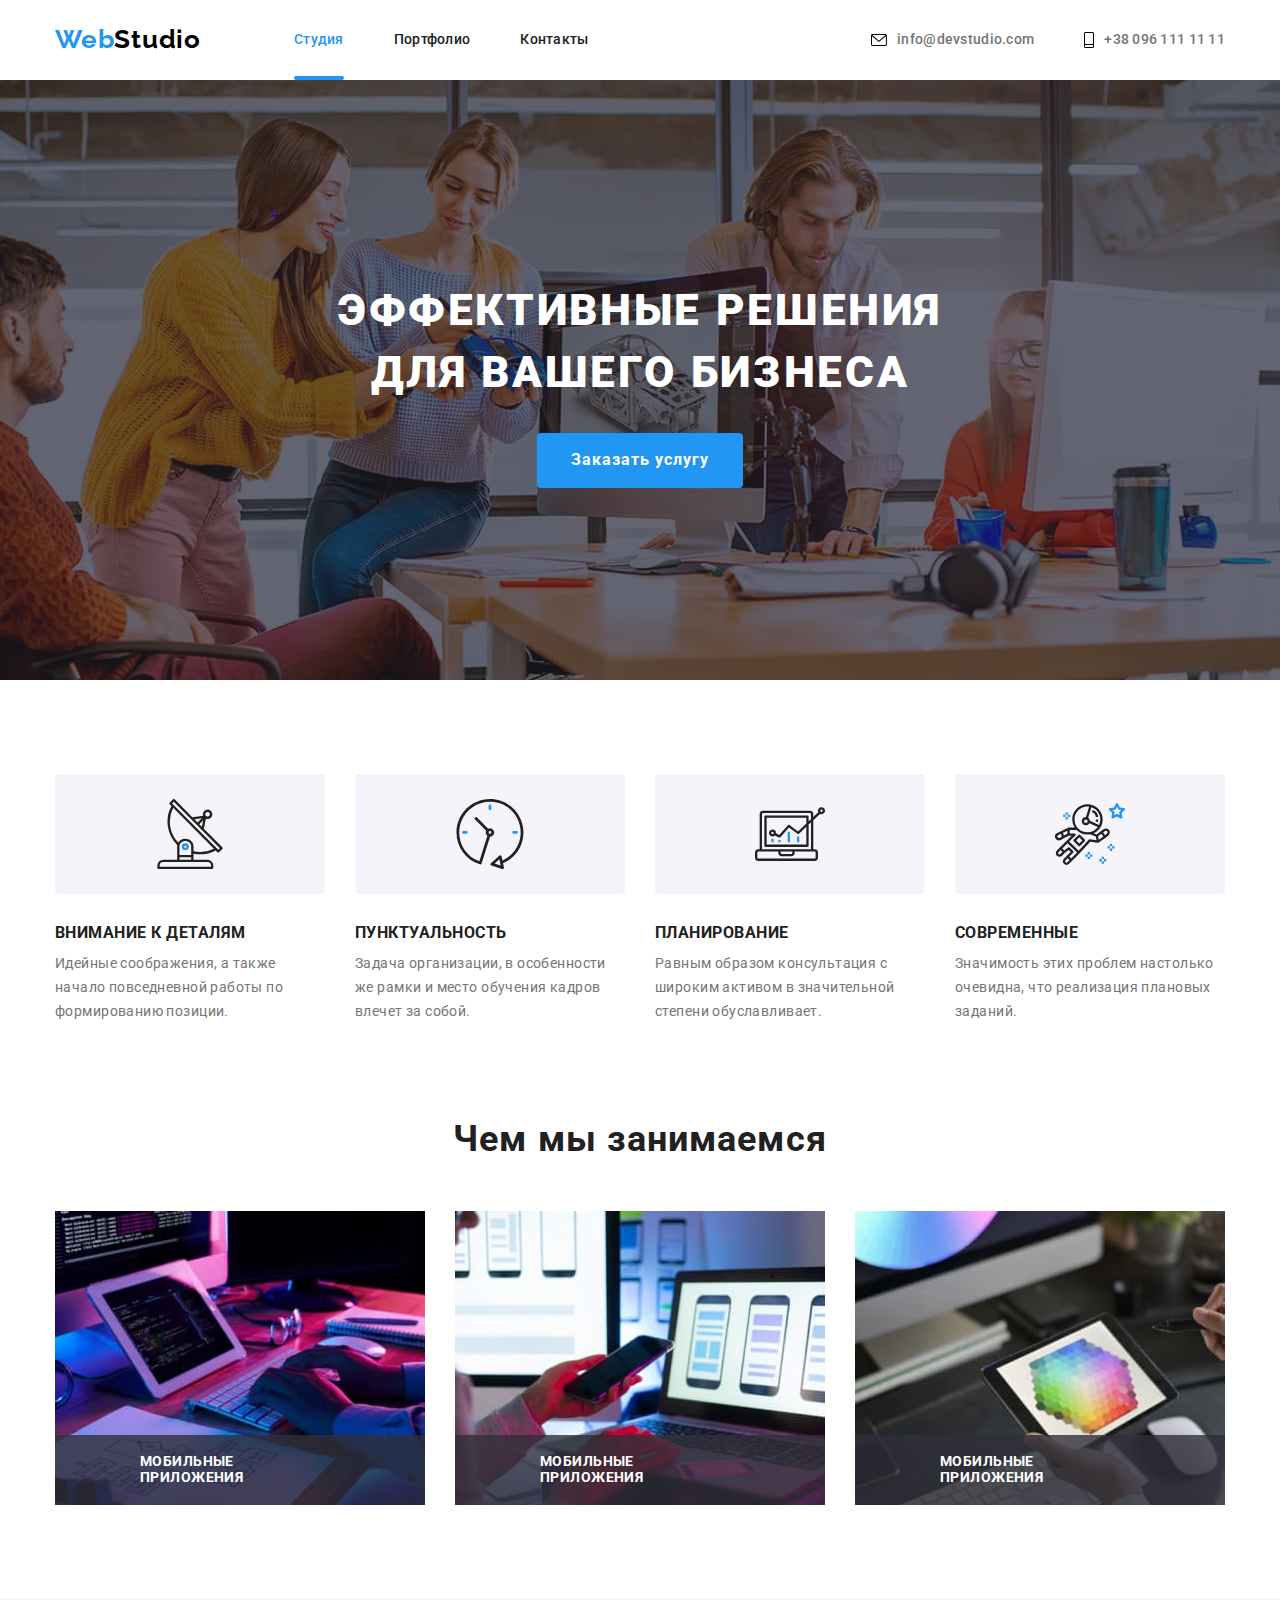
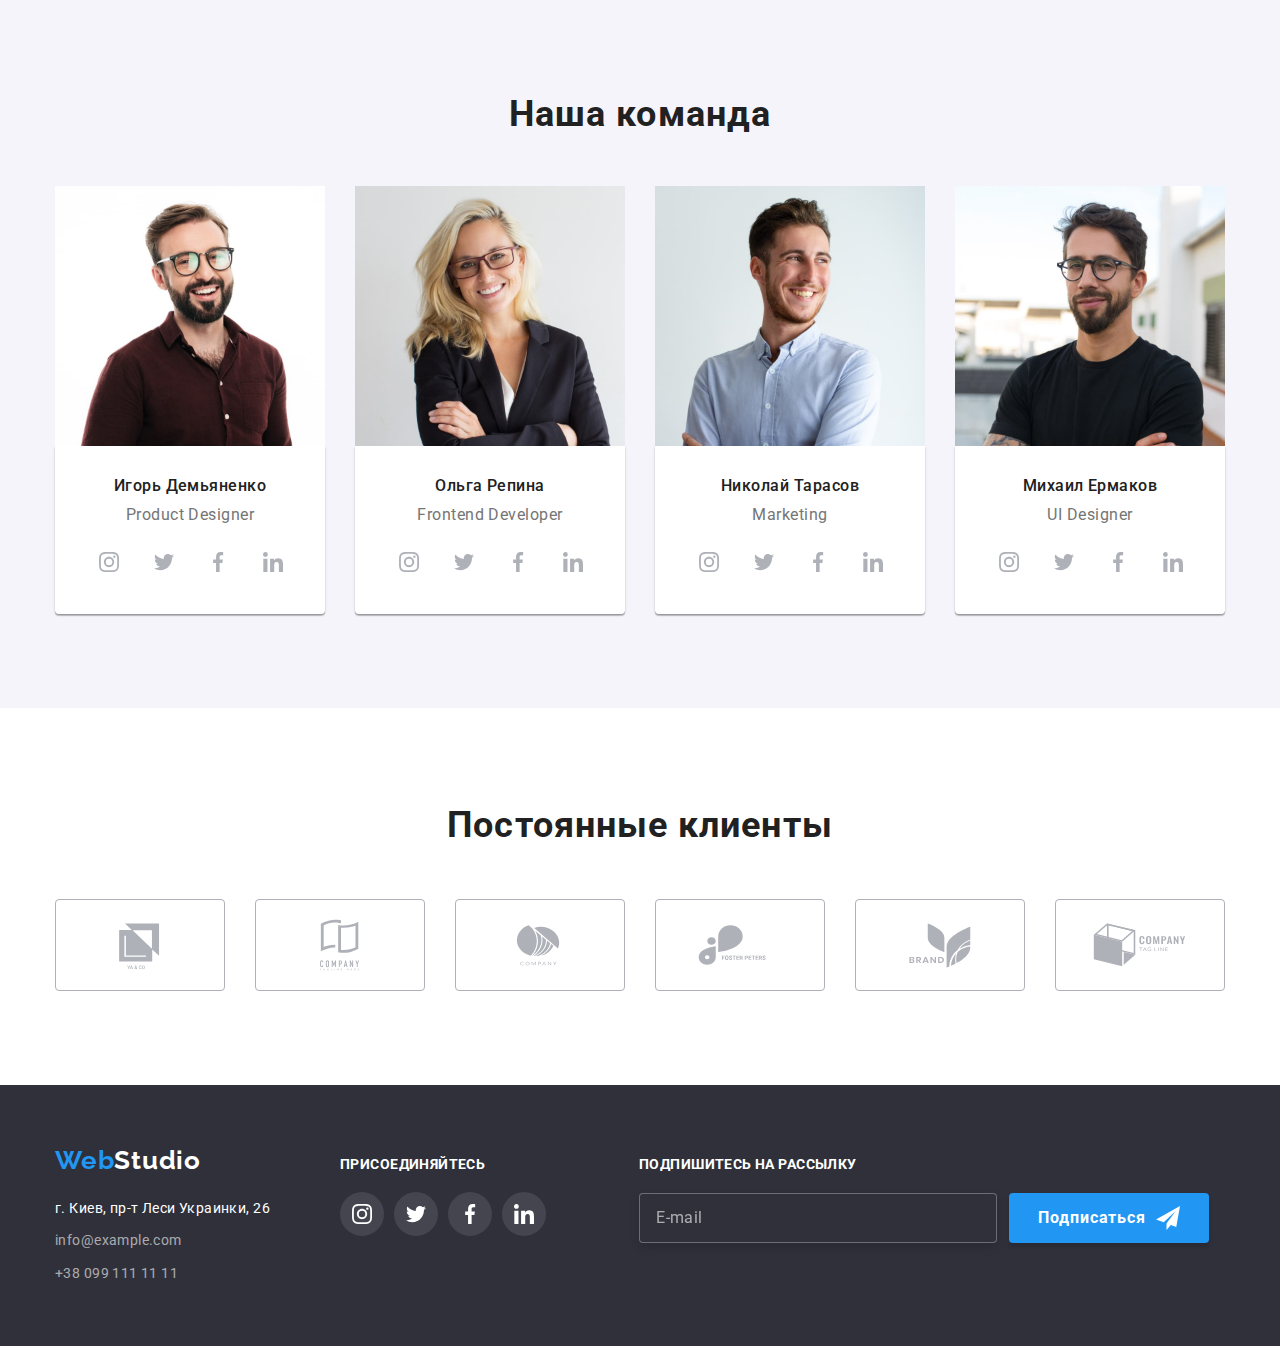
==== index.html @ ce105347 "new" ====
<!DOCTYPE html>
<html lang="en">
  <head>
    <meta charset="UTF-8" />
    <meta http-equiv="X-UA-Compatible" content="IE=edge" />
    <meta name="viewport" content="width=device-width, initial-scale=1.0" />
    <title>Web Studio</title>
    <link rel="preconnect" href="https://fonts.gstatic.com" />
    <link
      href="https://fonts.googleapis.com/css2?family=Raleway:wght@700&family=Roboto:wght@400;500;700;900&display=swap"
      rel="stylesheet"
    />
    <link
      rel="stylesheet"
      href="https://cdnjs.cloudflare.com/ajax/libs/modern-normalize/1.1.0/modern-normalize.min.css"
    />
    <link rel="stylesheet" href="./css/styles.css" />
  </head>
  <body>
    <!-- Шапка страницы -->
    <header class="header conteiner">
      <nav class="nav-conteiner">
        <a class="logo link" href="index.html">Web<span class="header-logo">Studio</span></a>
        <ul class="nav-main-list list">
          <li class="item current">
            <a class="nav-main current link" href="index.html">Студия</a>
          </li>
          <li class="item"><a class="nav-main link" href="./portfolio.html">Портфолио</a></li>
          <li class="item"><a class="nav-main link" href="">Контакты</a></li>
        </ul>
      </nav>
      <ul class="nav-contacts list">
        <li class="nav-contacts-item">
          <a class="contact-link link" href="mailto:info@devstudio.com">
            <svg class="nav-envelope" width="16" height="12">
              <use href="./images/icon.svg#icon-envelope-hover"></use>
            </svg>
            info@devstudio.com
          </a>
        </li>
        <li class="nav-contacts-item">
          <a class="contact-link link" href="tel:+380961111111">
            <svg class="nav-envelope-tell" width="10" height="16">
              <use href="./images/icon.svg#icon-tell"></use>
            </svg>
            +38 096 111 11 11
          </a>
        </li>
      </ul>
    </header>
    <!-- Основной контент -->
    <main>
      <!-- hero section -->
      <section class="hero-width">
        <div class="conteiner">
          <h1 class="hero-title">Эффективные решения для вашего бизнеса</h1>
          <button type="button" class="button-primary button" data-modal-open>
            Заказать услугу
          </button>
        </div>
      </section>
      <!-- our features section -->
      <section class="section-features">
        <div class="conteiner">
          <h2 class="visually-hidden">Особенности</h2>
          <ul class="features-flex list">
            <li class="item">
              <div class="icon-features">
                <svg width="70" height="70">
                  <use href="./images/icon.svg#icon-antenna"></use>
                </svg>
              </div>
              <h3 class="features-title">Внимание к деталям</h3>
              <p class="features-text">
                Идейные соображения, а также начало повседневной работы по формированию позиции.
              </p>
            </li>
            <li class="item">
              <div class="icon-features">
                <svg width="70" height="70">
                  <use href="./images/icon.svg#icon-clock"></use>
                </svg>
              </div>
              <h3 class="features-title">Пунктуальность</h3>
              <p class="features-text">
                Задача организации, в особенности же рамки и место обучения кадров влечет за собой.
              </p>
            </li>
            <li class="item">
              <div class="icon-features">
                <svg width="70" height="70">
                  <use href="./images/icon.svg#icon-diagram"></use>
                </svg>
              </div>
              <h3 class="features-title">Планирование</h3>
              <p class="features-text">
                Равным образом консультация с широким активом в значительной степени обуславливает.
              </p>
            </li>
            <li class="item">
              <div class="icon-features">
                <svg width="70" height="70">
                  <use href="./images/icon.svg#icon-astronaut"></use>
                </svg>
              </div>
              <h3 class="features-title">Современные</h3>
              <p class="features-text">
                Значимость этих проблем настолько очевидна, что реализация плановых заданий.
              </p>
            </li>
          </ul>
        </div>
      </section>
      <!-- our made work section -->
      <section class="section">
        <div class="conteiner">
          <h2 class="made-title">Чем мы занимаемся</h2>
          <ul class="made-flex list">
            <li class="item">
              <img src="./images/box1.jpg" alt="Разработка сайтов" width="370" height="294" />
              <div class="made-position-item"><h3 class="title-text">Мобильные приложения</h3></div>
            </li>
            <li class="item">
              <img src="./images/box2.jpg" alt="Разработка приложений" width="370" height="294" />
              <div class="made-position-item"><h3 class="title-text">Мобильные приложения</h3></div>
            </li>
            <li class="item">
              <img src="./images/box3.jpg" alt="Разработка дизайна" width="370" height="294" />
              <div class="made-position-item"><h3 class="title-text">Мобильные приложения</h3></div>
            </li>
          </ul>
        </div>
      </section>
      <!-- our team section -->
      <section class="team section">
        <div class="conteiner">
          <h2 class="title-team">Наша команда</h2>
          <ul class="team-flex list">
            <li class="item">
              <img src="./images/img1.jpg" alt="Фотография" width="270" height="260" />
              <div class="card-team">
                <h3 class="member-team">Игорь Демьяненко</h3>
                <p class="position">Product Designer</p>
                <ul class="icon-flex list">
                  <li class="item">
                    <a class="icon-flex-team" href="">
                      <svg class="icon-team">
                        <use href="./images/icon.svg#icon-instagram"></use>
                      </svg>
                    </a>
                  </li>
                  <li class="item">
                    <a class="icon-flex-team" href="">
                      <svg class="icon-team">
                        <use href="./images/icon.svg#icon-twitter"></use>
                      </svg>
                    </a>
                  </li>
                  <li class="item">
                    <a class="icon-flex-team" href="">
                      <svg class="icon-team">
                        <use href="./images/icon.svg#icon-facebook"></use>
                      </svg>
                    </a>
                  </li>
                  <li class="item">
                    <a class="icon-flex-team" href="">
                      <svg class="icon-team">
                        <use href="./images/icon.svg#icon-linkedin"></use>
                      </svg>
                    </a>
                  </li>
                </ul>
              </div>
            </li>
            <li class="item">
              <img src="./images/img2.jpg" alt="Фотография" width="270" height="260" />
              <div class="card-team">
                <h3 class="member-team">Ольга Репина</h3>
                <p class="position">Frontend Developer</p>
                <div class="icon-flex">
                  <a class="icon-flex-team" href="">
                    <svg class="icon-team">
                      <use href="./images/icon.svg#icon-instagram"></use>
                    </svg>
                  </a>
                  <a class="icon-flex-team" href="">
                    <svg class="icon-team">
                      <use href="./images/icon.svg#icon-twitter"></use>
                    </svg>
                  </a>
                  <a class="icon-flex-team" href="">
                    <svg class="icon-team">
                      <use href="./images/icon.svg#icon-facebook"></use>
                    </svg>
                  </a>
                  <a class="icon-flex-team" href="">
                    <svg class="icon-team">
                      <use href="./images/icon.svg#icon-linkedin"></use>
                    </svg>
                  </a>
                </div>
              </div>
            </li>
            <li class="item">
              <img src="./images/img3.jpg" alt="Фотография" width="270" height="260" />
              <div class="card-team">
                <h3 class="member-team">Николай Тарасов</h3>
                <p class="position">Marketing</p>
                <div class="icon-flex">
                  <a class="icon-flex-team" href="">
                    <svg class="icon-team">
                      <use href="./images/icon.svg#icon-instagram"></use>
                    </svg>
                  </a>
                  <a class="icon-flex-team" href="">
                    <svg class="icon-team">
                      <use href="./images/icon.svg#icon-twitter"></use>
                    </svg>
                  </a>
                  <a class="icon-flex-team" href="">
                    <svg class="icon-team">
                      <use href="./images/icon.svg#icon-facebook"></use>
                    </svg>
                  </a>
                  <a class="icon-flex-team" href="">
                    <svg class="icon-team">
                      <use href="./images/icon.svg#icon-linkedin"></use>
                    </svg>
                  </a>
                </div>
              </div>
            </li>
            <li class="item">
              <img src="./images/img4.jpg" alt="Фотография" width="270" height="260" />
              <div class="card-team">
                <h3 class="member-team">Михаил Ермаков</h3>
                <p class="position">UI Designer</p>
                <div class="icon-flex">
                  <a class="icon-flex-team" href="">
                    <svg class="icon-team">
                      <use href="./images/icon.svg#icon-instagram"></use>
                    </svg>
                  </a>
                  <a class="icon-flex-team" href="">
                    <svg class="icon-team">
                      <use href="./images/icon.svg#icon-twitter"></use>
                    </svg>
                  </a>
                  <a class="icon-flex-team" href="">
                    <svg class="icon-team">
                      <use href="./images/icon.svg#icon-facebook"></use>
                    </svg>
                  </a>
                  <a class="icon-flex-team" href="">
                    <svg class="icon-team">
                      <use href="./images/icon.svg#icon-linkedin"></use>
                    </svg>
                  </a>
                </div>
              </div>
            </li>
          </ul>
        </div>
      </section>
      <!-- our customer client section -->
      <section class="section">
        <div class="conteiner">
          <h2 class="customer-title">Постоянные клиенты</h2>
          <ul class="list customer-icon-flex">
            <li class="customer-icon-conteiner">
              <a class="customer-icon link" href="">
                <svg class="customer-logo">
                  <use href="./images/icon.svg#icon-Logo-client1"></use>
                </svg>
              </a>
            </li>
            <li class="customer-icon-conteiner">
              <a class="customer-icon link" href="">
                <svg class="customer-logo">
                  <use href="./images/icon.svg#icon-Logo-client2"></use>
                </svg>
              </a>
            </li>
            <li class="customer-icon-conteiner">
              <a class="customer-icon link" href="">
                <svg class="customer-logo">
                  <use href="./images/icon.svg#icon-Logo-client3"></use>
                </svg>
              </a>
            </li>
            <li class="customer-icon-conteiner">
              <a class="customer-icon link" href="">
                <svg class="customer-logo">
                  <use href="./images/icon.svg#icon-Logo-client4"></use>
                </svg>
              </a>
            </li>
            <li class="customer-icon-conteiner">
              <a class="customer-icon link" href="">
                <svg class="customer-logo">
                  <use href="./images/icon.svg#icon-Logo-client5"></use>
                </svg>
              </a>
            </li>
            <li class="customer-icon-conteiner">
              <a class="customer-icon link" href="">
                <svg class="customer-logo">
                  <use href="./images/icon.svg#icon-Logo-client6"></use>
                </svg>
              </a>
            </li>
          </ul>
        </div>
      </section>
    </main>
    <!-- Подвал страницы -->
    <footer class="footer background-width">
      <div class="conteiner address-flex">
        <div>
          <a class="footer-logo-measurements link" href="index.html"
            >Web<span class="footer-logo">Studio</span></a
          >
          <address>
            <ul class="list">
              <li class="footer-margin">
                <a
                  class="footer address link"
                  href="https://goo.gl/maps/Bgxvi77Lv6ApDNNu9"
                  target="_blank"
                  rel="noopener noreferrer"
                  >г. Киев, пр-т Леси Украинки, 26
                </a>
              </li>
              <li class="footer-margin">
                <a class="footer contacts link" href="mailto:info@devstudio.com"
                  >info@example.com</a
                >
              </li>
              <li class="footer-margin">
                <a class="footer contacts link" href="tel:+380961111111">+38 099 111 11 11</a>
              </li>
            </ul>
          </address>
        </div>
        <div class="icon-footer-conteiner">
          <p class="join-footer">присоединяйтесь</p>
          <ul class="list icon-footer">
            <li class="icon-margin-footer">
              <a class="icon-flex-footer" href="">
                <svg width="20" height="20">
                  <use href="./images/icon.svg#icon-instagram"></use>
                </svg>
              </a>
            </li>
            <li class="icon-margin-footer">
              <a class="icon-flex-footer" href="">
                <svg width="20" height="20">
                  <use href="./images/icon.svg#icon-twitter"></use>
                </svg>
              </a>
            </li>
            <li class="icon-margin-footer">
              <a class="icon-flex-footer" href="">
                <svg width="20" height="20">
                  <use href="./images/icon.svg#icon-facebook"></use>
                </svg>
              </a>
            </li>
            <li class="icon-margin-footer">
              <a class="icon-flex-footer" href="">
                <svg width="20" height="20">
                  <use href="./images/icon.svg#icon-linkedin"></use>
                </svg>
              </a>
            </li>
          </ul>
        </div>
        <form class="footer-form" method="post">
          <label class="footer-label" for="footer-input">Подпишитесь на рассылку</label>
          <div class="footer-input-button">
            <input
              class="footer-input"
              id="footer-input"
              type="email"
              name="user-email"
              placeholder="E-mail"
            />
            <button class="footer-button" type="submit">
              <span class="footer-button-text">Подписаться</span>
              <svg width="24" height="24" class="footer-icon-send">
                <use href="./images/icon.svg#icon-icon-send"></use>
              </svg>
            </button>
          </div>
        </form>
      </div>
    </footer>
    <!-- backdrop modal -->
    <div class="backdrop is-hidden" data-modal>
      <div class="modal">
        <button class="close-modal" type="button" data-modal-close>
          <svg width="18" height="18">
            <use href="./images/icon.svg#icon-close-black"></use>
          </svg>
        </button>
        <form class="form" method="POST">
          <p class="form-text">Оставьте свои данные, мы вам перезвоним</p>
          <label class="form-label">
            <span class="form-text-name">Имя</span>
            <span class="form-input-icon">
              <input
                type="tel"
                class="form-input"
                name="user-tel"
                placeholder=" "
                required
                minlength="2"
              />
              <svg class="form-icon" width="18" height="18">
                <use href="./images/icon.svg#icon-person-black"></use>
              </svg>
            </span>
          </label>

          <label class="form-label">
            <span class="form-text-name">Телефон</span>
            <span class="form-input-icon">
              <input type="tel" class="form-input" name="user-tel" placeholder=" " required />
              <svg class="form-icon" width="18" height="18">
                <use href="./images/icon.svg#icon-phone-black"></use>
              </svg>
            </span>
          </label>

          <label class="form-label">
            <span class="form-text-name">Почта</span>
            <span class="form-input-icon">
              <input type="email" class="form-input" name="user-email" placeholder=" " required />
              <svg class="form-icon" width="18" height="18">
                <use href="./images/icon.svg#icon-email-black"></use>
              </svg>
            </span>
          </label>

          <label>
            <span class="form-text-name">Комментарий</span>
            <textarea
              class="form-textarea"
              name="user-message"
              placeholder="Введите текст"
            ></textarea>
          </label>

          <div class="privacy-conteiner">
            <input
              class="input-privacy visually-hidden"
              name="license-agreement"
              id="privacy"
              type="checkbox"
            />
            <label class="privacy" for="privacy"
              >Соглашаюсь с рассылкой и принимаю
              <a class="privacy-contract" href="">Условия договора</a>
            </label>
          </div>

          <button type="submit" class="form-button">Отправить</button>
        </form>
      </div>
    </div>
    <script src="./js/modal.js"></script>
  </body>
</html>
---- css/styles.css ----
:root {
  --font-secondary: 'Raleway', sans-serif;
  --font-primary: 'Roboto', sans-serif;
  --primary-text-color: #757575;
  --title-text-color: #212121;
  --accent-color: #2196f3;
  --bgc-hero-footer: #2f303a;
  --button-secondary-made: #f5f4fa;
  --secondary-color-white: #ffffff;
  --logo-color: #000000;
  --button-first-accent: #188ce8;
  --margin-content: 30px;
}
/* delite style utility */
.list {
  list-style: none;
  margin: 0px;
  padding: 0px;
}
.link {
  text-decoration: none;
}
img {
  display: block;
  max-width: 100%;
}
/* body */
body {
  font-weight: 400;
  font-size: 14px;
  font-family: var(--font-primary);
  background-color: var(--secondary-color-white);
  color: var(--primary-text-color);
}
/* conteiner width 1200 */
.conteiner {
  width: 1200px;
  padding-left: 15px;
  padding-right: 15px;
  margin: 0 auto;
}
/* conteiner section */
.section {
  padding-top: 94px;
  padding-bottom: 94px;
}
/* header */
.header {
  font-weight: 500;
  line-height: 1.1;
  letter-spacing: 0.02em;
  display: flex;
  align-items: center;
}
.header-border {
  border-bottom: 1px solid #ececec;
}
/* logo */
.logo {
  padding-top: 24px;
  padding-bottom: 25px;
  font-family: var(--font-secondary);
  font-weight: bold;
  font-size: 26px;
  line-height: 1.2;
  letter-spacing: 0.03em;
  color: var(--accent-color);
}
.footer-logo-measurements {
  margin-top: 0px;
  margin-bottom: 20px;
  font-family: var(--font-secondary);
  font-weight: bold;
  font-size: 26px;
  line-height: 1.2;
  letter-spacing: 0.03em;
  color: var(--accent-color);
  display: block;
}
.header-logo {
  color: var(--logo-color);
}
.footer-logo {
  color: var(--secondary-color-white);
}
/* nav */
.nav-main-list {
  display: flex;
  margin-left: 93px;
}
.nav-conteiner {
  display: flex;
  align-items: center;
}
.nav-main-list > .item:not(:last-child) {
  margin-right: 50px;
}
.nav-main {
  color: var(--title-text-color);
  display: block;
  padding-top: 32px;
  padding-bottom: 32px;
  transition: color 250ms cubic-bezier(0.4, 0, 0.2, 1);
}
.nav-contacts {
  display: flex;
  margin-left: auto;
}
.nav-main:hover,
.nav-main:focus {
  color: var(--accent-color);
}
.nav-main.current {
  color: var(--accent-color);
}
.item .current {
  position: relative;
}
.nav-main.current::after {
  position: absolute;
  content: '';
  display: block;
  width: 100%;
  height: 4px;
  background-color: var(--accent-color);
  border-radius: 2px;
  left: 0;
  bottom: 0;
}
.contact-link {
  padding-top: 32px;
  padding-bottom: 32px;
  display: block;
  color: var(--primary-text-color);
  display: flex;
  transition: fill 250ms cubic-bezier(0.4, 0, 0.2, 1), color 250ms cubic-bezier(0.4, 0, 0.2, 1);
}
.contact-link:hover,
.contact-link:focus {
  color: var(--accent-color);
  fill: var(--accent-color);
}
.nav-contacts-item:not(:last-child) {
  margin-right: 50px;
  display: flex;
}
.nav-envelope {
  margin-right: 10px;
  margin: auto 10px auto auto;
  color: var(--primary-text-color);
}
.nav-envelope-tell {
  margin-right: 10px;
  color: var(--primary-text-color);
  transition: fill 250ms cubic-bezier(0.4, 0, 0.2, 1);
}
.nav-envelope-tell:hover,
.nav-envelope-tell:focus {
  fill: var(--accent-color);
}
/* hero */
.hero-title {
  margin-left: auto;
  margin-right: auto;
  width: 696px;
  margin-top: 0px;
  margin-bottom: 30px;
  font-weight: 900;
  font-size: 44px;
  line-height: 1.4;
  letter-spacing: 0.06em;
  text-transform: uppercase;
  color: var(--secondary-color-white);
}
.hero-width {
  background-size: cover;
  background-position: center;
  background-repeat: no-repeat;
  background-image: linear-gradient(to right, rgba(47, 48, 58, 0.4), rgba(47, 48, 58, 0.4)),
    url(../images/hero.jpg);
  text-align: center;
  padding-top: 200px;
  padding-bottom: 200px;
  margin: 0 auto;
  max-width: 1600px;
  height: 600px;
  background-color: var(--bgc-hero-footer);
}
/* button */
.button {
  font-family: inherit;
  font-size: 16px;
  cursor: pointer;
  border-radius: 4px;
  display: inline-block;
  text-align: center;
  min-width: 200px;
}
.button-primary {
  padding: 10px 32px;
  font-weight: 700;
  line-height: 1.9;
  letter-spacing: 0.06em;
  border-color: transparent;
  color: var(--secondary-color-white);
  background-color: var(--accent-color);
  transition: background-color 250ms cubic-bezier(0.4, 0, 0.2, 1);
}
.button-primary:hover,
.button-primary:focus {
  background-color: var(--button-first-accent);
}
/* bytton portfolio */
.button-portfolio {
  border-color: transparent;
  min-width: 100%;
  padding: 6px 22px;
  font-weight: 500;
  line-height: 1.6;
  letter-spacing: 0.03em;
  color: var(--title-text-color);
  background-color: var(--button-secondary-made);
  transition: color 250ms cubic-bezier(0.4, 0, 0.2, 1),
    box-shadow 250ms cubic-bezier(0.4, 0, 0.2, 1),
    background-color 250ms cubic-bezier(0.4, 0, 0.2, 1);
}
.button-flex {
  display: flex;
  justify-content: center;
  margin-top: 0px;
  margin-bottom: 50px;
}
.button-flex > .item:not(:last-child) {
  margin-right: 8px;
}
.button-portfolio:hover,
.button-portfolio:focus {
  color: var(--secondary-color-white);
  background-color: var(--accent-color);
  box-shadow: 0px 3px 1px rgba(0, 0, 0, 0.1), 0px 1px 2px rgba(0, 0, 0, 0.08),
    0px 2px 2px rgba(0, 0, 0, 0.12);
}
/* section features */
.section-features {
  padding-top: 94px;
}
.features-title {
  margin-top: 0px;
  margin-bottom: 10px;
  font-weight: bold;
  line-height: 1.1;
  letter-spacing: 0.03em;
  text-transform: uppercase;
  color: var(--title-text-color);
}
.features-text {
  margin-top: 0px;
  margin-bottom: 0px;
  line-height: 1.7;
  letter-spacing: 0.03em;
}
.features-flex {
  display: flex;
}
.features-flex .item:not(:last-child) {
  margin-right: var(--margin-content);
}
.icon-features {
  display: flex;
  align-items: center;
  justify-content: center;
  width: 270px;
  height: 120px;
  background-color: #f5f4fa;
  border-radius: 4px;
  margin-bottom: 30px;
}
/* section made */
.made-title {
  margin-top: 0px;
  margin-bottom: 50px;
  font-weight: bold;
  font-size: 36px;
  line-height: 1.2;
  text-align: center;
  letter-spacing: 0.03em;
  color: var(--title-text-color);
}
.made-flex {
  display: flex;
}
.made-flex .item:not(:last-child) {
  margin-right: var(--margin-content);
}
.made-flex > .item {
  position: relative;
}
.made-position-item {
  position: absolute;
  width: 100%;
  height: 70px;
  left: 0;
  bottom: 0;
  background: rgba(47, 48, 58, 0.8);
}
.made-position-item > .title-text {
  position: absolute;
  width: 200px;
  top: 50%;
  left: 50%;
  transform: translate(-50%, -50%);
  margin: 0 auto;

  font-weight: 700;
  font-size: 14px;
  line-height: 1.14;
  letter-spacing: 0.03em;
  text-transform: uppercase;
  color: #ffffff;
}
/* section team */
.team {
  background-color: var(--button-secondary-made);
}
.title-team {
  margin-top: 0px;
  margin-bottom: 50px;
  font-weight: bold;
  font-size: 36px;
  line-height: 1.2;
  text-align: center;
  letter-spacing: 0.03em;
  color: var(--title-text-color);
}
.team-flex {
  display: flex;
}
.team-flex > .item:not(:last-child) {
  margin-right: var(--margin-content);
}
.card-team {
  padding-top: var(--margin-content);
  padding-bottom: var(--margin-content);
  border-radius: 0px 0px 4px 4px;
  background: var(--secondary-color-white);
  box-shadow: 0px 1px 3px rgba(0, 0, 0, 0.12), 0px 1px 1px rgba(0, 0, 0, 0.14),
    0px 2px 1px rgba(0, 0, 0, 0.2);
}
.member-team {
  margin-top: 0px;
  margin-bottom: 10px;
  font-weight: 500;
  font-size: 16px;
  line-height: 1.2;
  text-align: center;
  letter-spacing: 0.03em;
  color: var(--title-text-color);
}
.position {
  margin-top: 0px;
  margin-bottom: 0px;
  font-size: 16px;
  line-height: 1.2;
  text-align: center;
  letter-spacing: 0.03em;
}
.icon-flex {
  display: flex;
  justify-content: space-between;
  align-items: center;
  margin-left: 32px;
  margin-right: 30px;
  margin-top: 16px;
}
.icon-flex-team {
  width: 44px;
  height: 44px;
  display: flex;
  justify-content: center;
  align-items: center;
  border-radius: 50%;
  background-color: var(--secondary-color-white);
  fill: #afb1b8;
  transition: fill 250ms cubic-bezier(0.4, 0, 0.2, 1),
    background-color 250ms cubic-bezier(0.4, 0, 0.2, 1);
}
.icon-flex-team:hover,
.icon-flex-team:focus {
  background-color: var(--accent-color);
  fill: var(--secondary-color-white);
}
.icon-team {
  width: 20px;
  height: 20px;
}
/* customer */
.customer-title {
  margin-top: 0px;
  margin-bottom: 50px;
  font-weight: 700;
  font-size: 36px;
  line-height: 1.31;
  text-align: center;
  letter-spacing: 0.03em;
  color: var(--title-text-color);
}
.customer-icon-flex {
  display: flex;
}
.customer-icon {
  display: flex;
  fill: #afb1b8;
  width: 170px;
  height: 92px;
  padding: 16px 32px;
  border: 1px solid #afb1b8;
  box-sizing: border-box;
  border-radius: 4px;
  transition: border-color 250ms cubic-bezier(0.4, 0, 0.2, 1),
    fill 250ms cubic-bezier(0.4, 0, 0.2, 1);
}
.customer-icon-conteiner:not(:last-child) {
  margin-right: var(--margin-content);
}
.customer-logo {
  width: 106px;
  height: 60px;
}
.customer-icon:focus,
.customer-icon:hover {
  fill: var(--accent-color);
  border-color: var(--accent-color);
}
/* footer */
.footer {
  font-style: normal;
  line-height: 1.7;
  letter-spacing: 0.03em;
  background-color: var(--bgc-hero-footer);
}
.background-width {
  margin: 0 auto;
  padding-top: 60px;
  padding-bottom: 60px;
  max-width: 1600px;
}
.footer.address {
  color: var(--secondary-color-white);
}
.footer.contacts {
  color: rgba(255, 255, 255, 0.6);
  transition: color 250ms cubic-bezier(0.4, 0, 0.2, 1);
}
.footer.contacts:hover,
.footer.contacts:focus {
  color: var(--accent-color);
}
.footer-margin:not(:last-child) {
  margin-bottom: 9px;
}
.icon-footer {
  display: flex;
}
.icon-flex-footer {
  display: flex;
  width: 44px;
  height: 44px;
  align-items: center;
  justify-content: center;
  border-radius: 50%;
  background: rgba(255, 255, 255, 0.1);
  fill: var(--secondary-color-white);
  transition: background-color 250ms cubic-bezier(0.4, 0, 0.2, 1);
}
.icon-margin-footer:not(:last-child) {
  margin-right: 10px;
}
.icon-flex-footer:hover,
.icon-flex-footer:focus {
  background-color: var(--accent-color);
}
.address-flex {
  display: flex;
  align-items: baseline;
}
.icon-footer-conteiner {
  margin-left: 70px;
}
.join-footer {
  font-weight: 700;
  line-height: 16px;
  letter-spacing: 0.03em;
  text-transform: uppercase;
  color: var(--secondary-color-white);
  font-style: normal;
  margin: 0 0 20px 0;
}
.footer-form {
  margin-left: 93px;
}
.footer-label {
  margin: 0 0 20px 0;
  display: block;
  font-weight: 700;
  font-size: 14px;
  line-height: 1.14;
  letter-spacing: 0.03em;
  text-transform: uppercase;
  color: #ffffff;
}
.footer-input-button {
  display: flex;
}
.footer-input {
  background-color: #2f303a;
  padding-left: 16px;
  margin-right: 12px;
  width: 358px;
  height: 50px;
  display: inline-block;
  border: 1px solid rgba(255, 255, 255, 0.3);
  box-sizing: border-box;
  filter: drop-shadow(0px 4px 4px rgba(0, 0, 0, 0.15));
  border-radius: 4px;
  color: #ffffff;
}
.footer-input::placeholder {
  font-size: 16px;
  line-height: 1.25;
  align-items: center;
  letter-spacing: 0.03em;
  color: rgba(255, 255, 255, 0.6);
}
.footer-button {
  display: inline-block;
  display: flex;
  justify-content: center;
  align-items: center;
  width: 200px;
  height: 50px;
  background: #2196f3;
  box-shadow: 0px 4px 4px rgba(0, 0, 0, 0.15);
  border-radius: 4px;
  font-weight: 700;
  font-size: 16px;
  line-height: 1.87;
  letter-spacing: 0.06em;
  color: #ffffff;
  border: transparent;
  cursor: pointer;
  transition: background-color 250ms cubic-bezier(0.4, 0, 0.2, 1);
}
.footer-button:hover,
.footer-button:focus {
  background-color: var(--button-first-accent);
  outline: none;
}
.footer-icon-send {
  margin-left: 10px;
  fill: #ffffff;
}
/* page portfolio */
.title-portfolio {
  margin-top: 0px;
  margin-bottom: 4px;
  font-weight: bold;
  font-size: 18px;
  line-height: 2;
  letter-spacing: 0.03em;
  color: var(--title-text-color);
}
.text-portfolio {
  margin-top: 0px;
  margin-bottom: 0px;
  font-size: 16px;
  line-height: 1.87;
  letter-spacing: 0.03em;
  color: var(--primary-text-color);
}
.portfolio-flex {
  display: flex;
  flex-wrap: wrap;
  margin-left: -30px;
  margin-top: -30px;
}
.portfolio-flex .item {
  flex-basis: calc(100% / 3 - 30px);
  margin-left: 30px;
  margin-top: 30px;
}
.portfolio-set-action {
  display: block;
  transition: box-shadow 250ms cubic-bezier(0.4, 0, 0.2, 1);
}
.portfolio-set-action:hover,
.portfolio-set-action:focus {
  box-shadow: 0px 1px 1px rgba(0, 0, 0, 0.12), 0px 4px 4px rgba(0, 0, 0, 0.06),
    1px 4px 6px rgba(0, 0, 0, 0.16);
}
.portfolio-set-border {
  border: 1px solid #eeeeee;
  padding: 20px 24px;
  border-top: none;
}
/* overlay portfolio*/
.portfolio-set-action:hover .thumb-text,
.portfolio-set-action:focus .thumb-text {
  transform: translateY(-100%);
}
.thumb-overlay {
  position: relative;
  overflow: hidden;
}
.thumb-text {
  position: absolute;
  left: 0;
  top: 100%;
  width: 100%;
  height: 100%;
  overflow: auto;
  transform: translateY(0%);
  transition: transform 250ms cubic-bezier(0.4, 0, 0.2, 1);
  background-color: rgba(33, 150, 243, 0.9);

  margin: 0 auto;
  padding: 63px 24px;
  font-size: 18px;
  line-height: 1.56;
  letter-spacing: 0.03em;
  color: var(--secondary-color-white);
}
/* hidden titel */
.visually-hidden {
  position: absolute;
  width: 1px;
  height: 1px;
  margin: -1px;
  padding: 0;
  overflow: hidden;
  border: 0;
  clip: rect(0 0 0 0);
}
/* backdrop */
.backdrop {
  position: fixed;
  top: 0;
  left: 0;
  width: 100vw;
  height: 100vh;
  background-color: rgba(0, 0, 0, 0.2);
  transition: opacity 250ms cubic-bezier(0.4, 0, 0.2, 1),
    visibility 250ms cubic-bezier(0.4, 0, 0.2, 1);
  animation: animateScale 1000ms linear 2;
}
.modal {
  position: absolute;
  top: 50%;
  left: 50%;
  transform: translate(-50%, -50%);
  width: 528px;
  height: 581px;
  background-color: var(--secondary-color-white);
  box-shadow: 0px 1px 3px rgba(0, 0, 0, 0.12), 0px 1px 1px rgba(0, 0, 0, 0.14),
    0px 2px 1px rgba(0, 0, 0, 0.2);
  border-radius: 4px;
}
.close-modal {
  display: flex;
  position: absolute;
  top: 8px;
  right: 8px;
  width: 30px;
  height: 30px;
  background-color: var(--secondary-color-white);
  border: 1px solid rgba(0, 0, 0, 0.1);
  border-radius: 50%;
  cursor: pointer;
  padding: 5px;
  animation: animateRotate 1000ms linear 3;
  transition: fill 250ms cubic-bezier(0.4, 0, 0.2, 1);
}
.close-modal:hover,
.close-modal:focus {
  fill: var(--accent-color);
  outline: none;
}
.is-hidden {
  opacity: 0;
  visibility: hidden;
  pointer-events: none;
  animation: animateRotate 600ms linear 1;
}
.form {
  padding: 40px;
}
.form-text {
  margin: 0 0 12px 0;
  font-weight: 700;
  font-size: 20px;
  line-height: 1.15;
  text-align: center;
  letter-spacing: 0.03em;
  color: #212121;
}
.form-label {
  display: block;
  margin: 0 0 10px 0;
}
.form-input-icon {
  position: relative;
  display: block;
}
.form-input {
  width: 100%;
  height: 40px;
  border: 1px solid rgba(33, 33, 33, 0.2);
  border-radius: 4px;
  cursor: pointer;
  padding-left: 42px;
  transition: box-shadow 250ms cubic-bezier(0.4, 0, 0.2, 1),
    box-shadow 250ms cubic-bezier(0.4, 0, 0.2, 1), border 250ms cubic-bezier(0.4, 0, 0.2, 1);
}
.form-input:hover,
.form-input:focus,
.form-textarea:hover,
.form-textarea:focus {
  background-color: #ffffff;
  box-shadow: 0px 1px 3px rgba(0, 0, 0, 0.12), 0px 1px 1px rgba(0, 0, 0, 0.14),
    0px 2px 1px rgba(0, 0, 0, 0.2);
  border: 1px solid #2196f3;
  border-radius: 4px;
  outline: none;
}
.form-text-name {
  display: block;
  margin: 0 0 4px 0;
  font-size: 12px;
  line-height: 1.16;
  letter-spacing: 0.01em;
  color: #757575;
}
.form-button {
  display: block;
  margin: 0 auto;
  width: 200px;
  height: 50px;
  background: var(--accent-color);
  font-weight: 700;
  font-size: 16px;
  line-height: 1.87;
  letter-spacing: 0.06em;
  color: #ffffff;
  cursor: pointer;
  border: transparent;
  transition: box-shadow 250ms cubic-bezier(0.4, 0, 0.2, 1),
    border-color 250ms cubic-bezier(0.4, 0, 0.2, 1),
    background-color 250ms cubic-bezier(0.4, 0, 0.2, 1);
}
.form-button:hover,
.form-button:focus {
  background-color: var(--button-first-accent);
  border-radius: 4px;
  outline: auto;
  border-color: var(--button-first-accent);
  box-shadow: 0px 4px 4px rgba(0, 0, 0, 0.15);
}
.form-textarea {
  width: 100%;
  height: 120px;
  padding: 12px 16px;
  margin: 0 0 20px 0;
  border: 1px solid rgba(33, 33, 33, 0.2);
  border-radius: 4px;
  resize: none;
  transition: box-shadow 250ms cubic-bezier(0.4, 0, 0.2, 1),
    box-shadow 250ms cubic-bezier(0.4, 0, 0.2, 1), border 250ms cubic-bezier(0.4, 0, 0.2, 1);
}
.form-textarea::placeholder {
  font-size: 14px;
  line-height: 1.14;
  letter-spacing: 0.01em;
  color: rgba(117, 117, 117, 0.5);
}
.privacy {
  display: block;
  margin: 0 0 30px 0;
}
.form-icon {
  position: absolute;
  top: 0;
  left: 12px;
  transform: translateY(50%);
  transition: fill 250ms cubic-bezier(0.4, 0, 0.2, 1);
}
.form-input:hover + .form-icon,
.form-input:focus + .form-icon {
  fill: #2196f3;
}
.privacy-contract {
  color: #2196f3;
  transition: box-shadow 250ms cubic-bezier(0.4, 0, 0.2, 1),
    color 250ms cubic-bezier(0.4, 0, 0.2, 1);
}
.privacy-contract:hover,
.privacy-contract:focus {
  outline: none;
  color: var(--button-first-accent);
  box-shadow: 0px 4px 4px rgba(0, 0, 0, 0.15);
}
/* animation */
@keyframes animateScale {
  0% {
    transform: scale(1);
  }
  50% {
    transform: scale(1.25);
  }
  100% {
    transform: scale(1);
  }
}
@keyframes animateRotate {
  0% {
    transform: rotate(0deg);
  }
  50% {
    transform: rotate(100deg);
  }
  100% {
    transform: rotate(0deg);
  }
}

.privacy::before {
  margin-right: 7px;
  display: inline-block;
  content: '';
  width: 16px;
  height: 15px;
  border: 2px solid #212121;
  cursor: pointer;
  margin-left: 12px;
  border-radius: 2px;
  transition: border 250ms cubic-bezier(0.4, 0, 0.2, 1),
    background-color 250ms cubic-bezier(0.4, 0, 0.2, 1);
}
.input-privacy:checked + .privacy::before {
  background-image: url(../images/iconcheck.svg);
  background-size: cover;
  border: 0px;
  background-color: var(--accent-color);
}
.input-privacy:focus + .privacy::before,
.input-privacy:hover + .privacy::before {
  border-color: var(--accent-color);
}
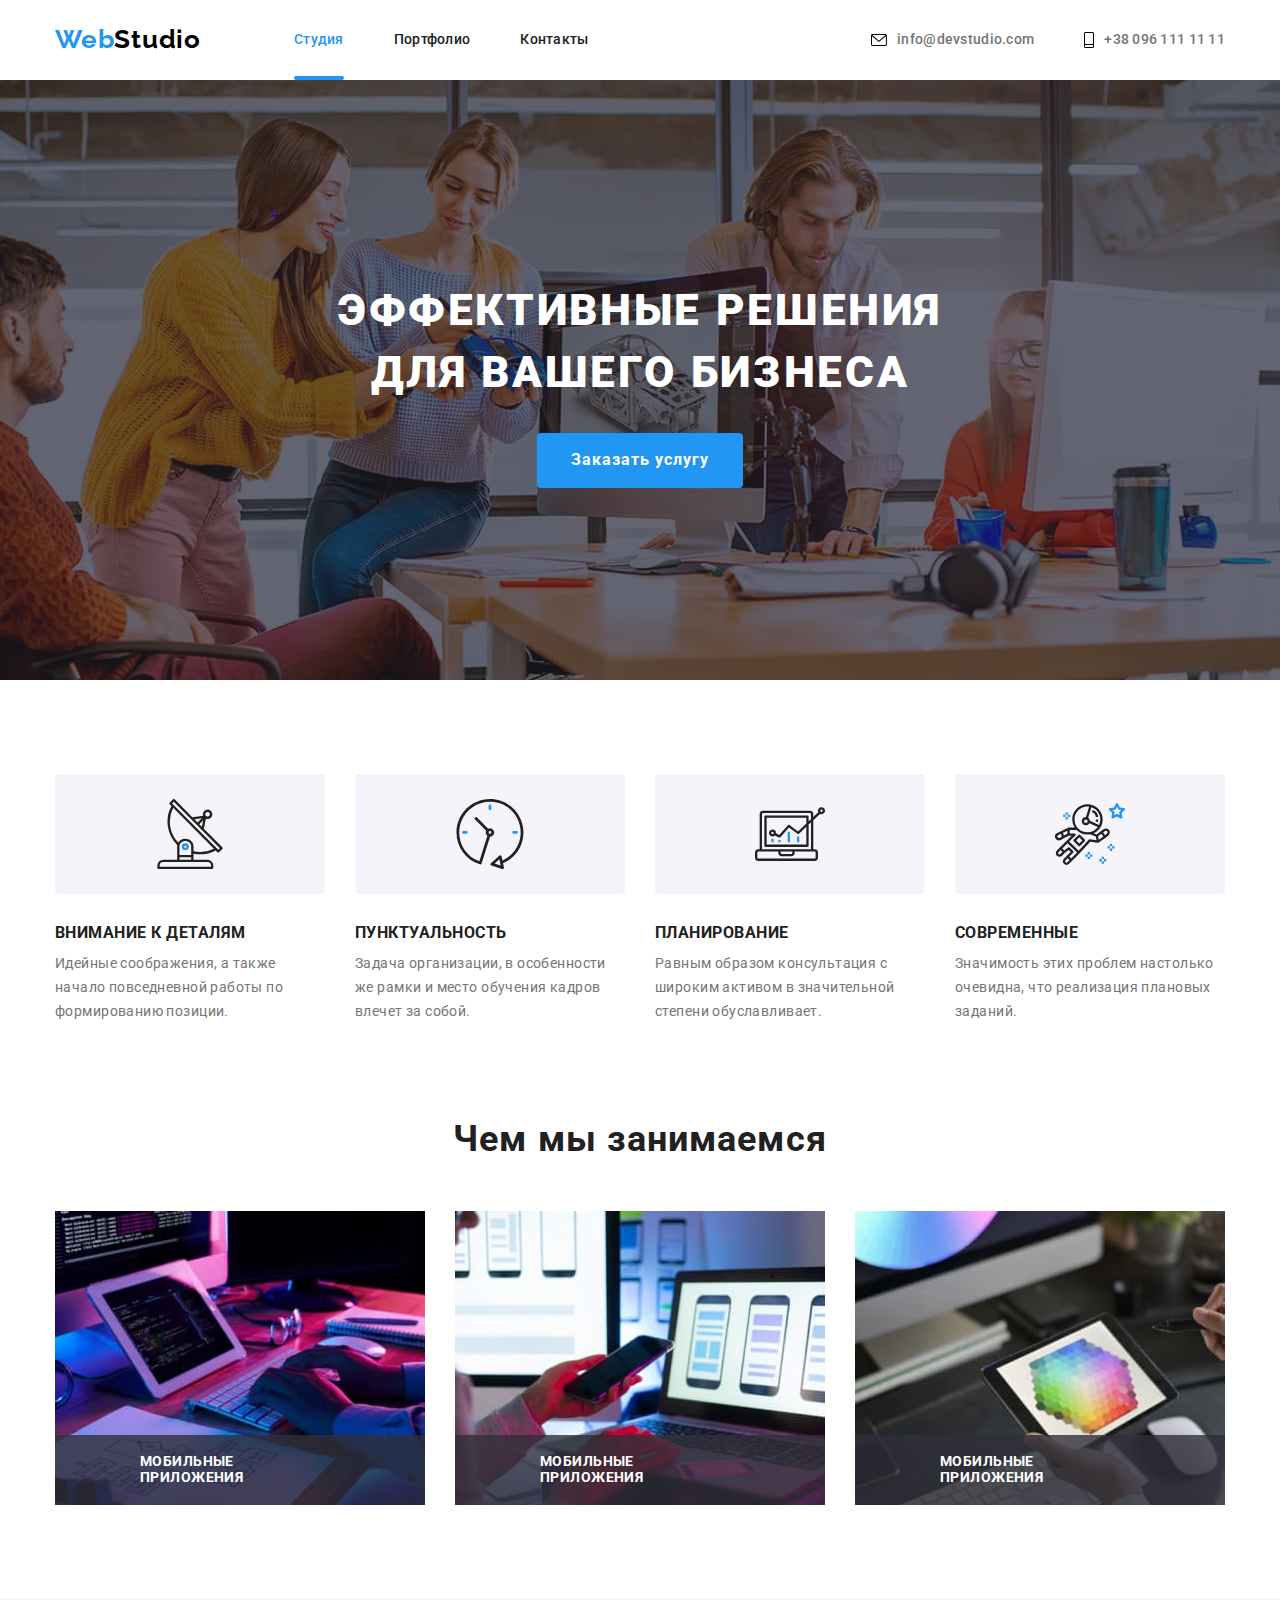
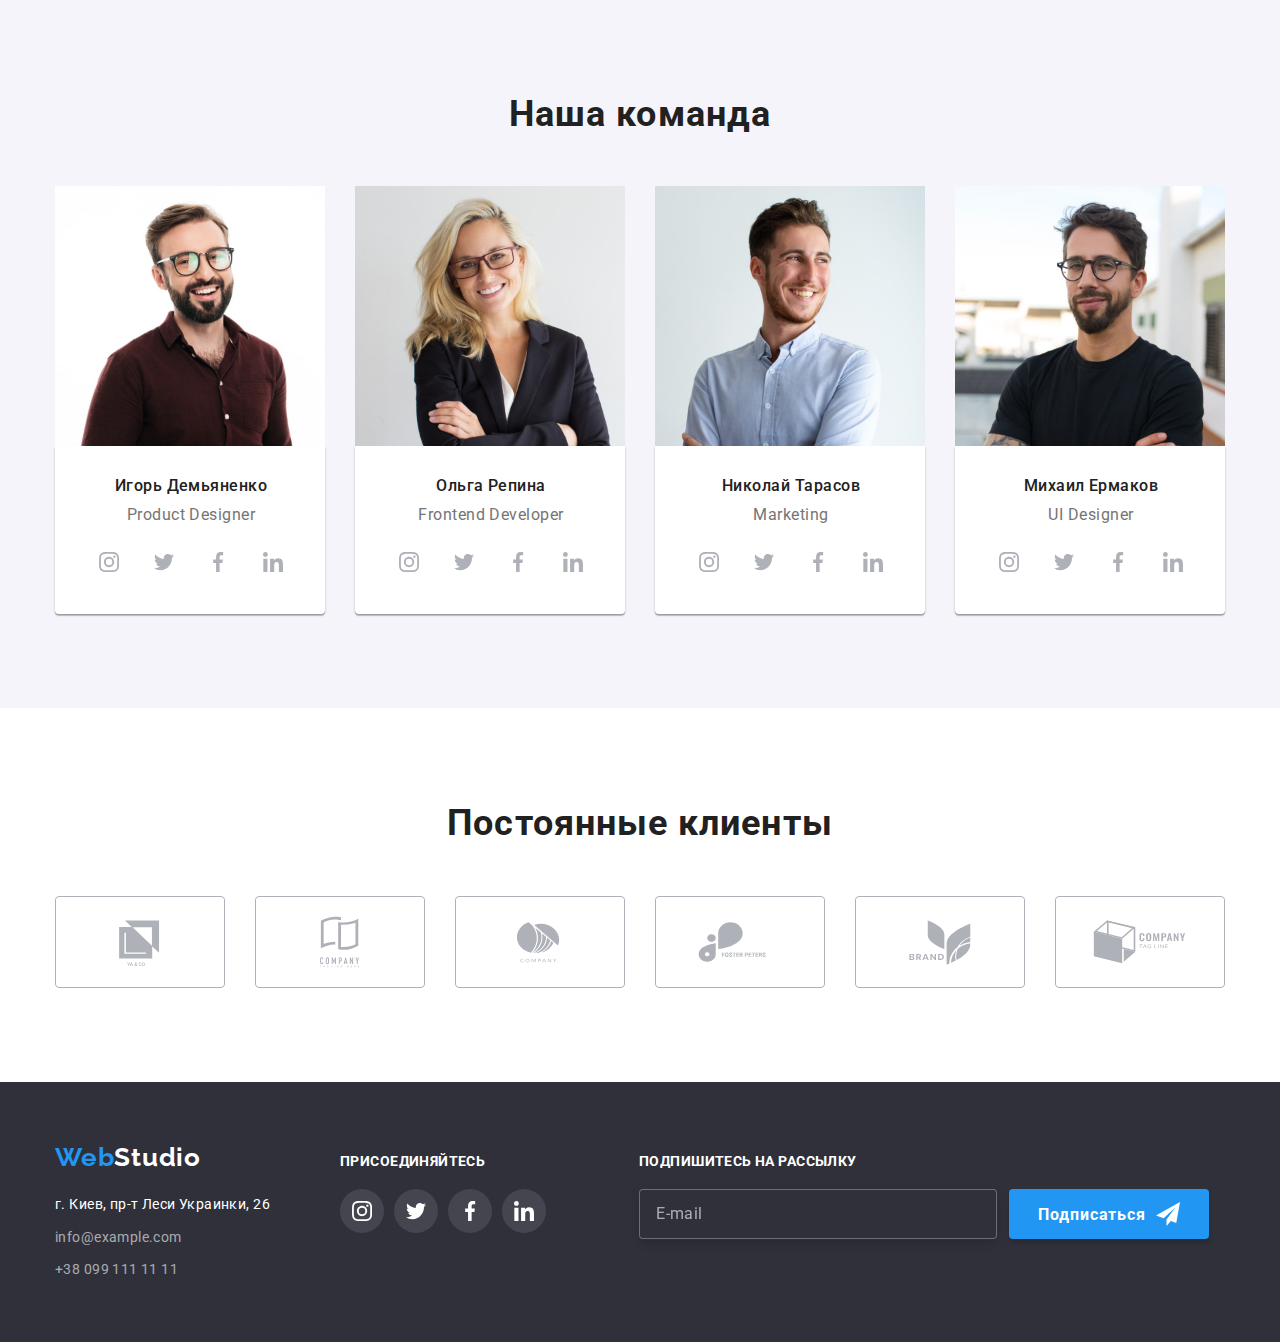
==== commit 0515cda9: "add-title-components" ====
--- a/index.html
+++ b/index.html
@@ -14,97 +14,99 @@
       rel="stylesheet"
       href="https://cdnjs.cloudflare.com/ajax/libs/modern-normalize/1.1.0/modern-normalize.min.css"
     />
-    <link rel="stylesheet" href="./css/styles.css" />
+    <link rel="stylesheet" href="./css/main.min.css" />
   </head>
   <body>
     <!-- Шапка страницы -->
-    <header class="header conteiner">
-      <nav class="nav-conteiner">
-        <a class="logo link" href="index.html">Web<span class="header-logo">Studio</span></a>
-        <ul class="nav-main-list list">
-          <li class="item current">
-            <a class="nav-main current link" href="index.html">Студия</a>
+    <header class="header ">
+      <div class="conteiner header__conteiner">
+        <nav class="nav">
+          <a class="logo link" href="index.html">Web<span class="header__logo">Studio</span></a>
+          <ul class="nav__list list">
+            <li class="nav__item">
+              <a class="nav__link nav__link--current link" href="index.html">Студия</a>
+            </li>
+            <li class="nav__item"><a class="nav__link link" href="./portfolio.html">Портфолио</a></li>
+            <li class="nav__item"><a class="nav__link link" href="">Контакты</a></li>
+          </ul>
+        </nav>      
+        <ul class="contacts-list list">
+          <li class="contacts-list__item">
+            <a class="contacts-list__link link" href="mailto:info@devstudio.com">
+              <svg class="contacts-list__icon--envelope" width="16" height="12">
+                <use href="./images/icon.svg#icon-envelope-hover"></use>
+              </svg>
+              info@devstudio.com
+            </a>
           </li>
-          <li class="item"><a class="nav-main link" href="./portfolio.html">Портфолио</a></li>
-          <li class="item"><a class="nav-main link" href="">Контакты</a></li>
+          <li class="contacts-list__item">
+            <a class="contacts-list__link link" href="tel:+380961111111">
+              <svg class="contacts-list__icon--tell" width="10" height="16">
+                <use href="./images/icon.svg#icon-tell"></use>
+              </svg>
+              +38 096 111 11 11
+            </a>
+          </li>
         </ul>
-      </nav>
-      <ul class="nav-contacts list">
-        <li class="nav-contacts-item">
-          <a class="contact-link link" href="mailto:info@devstudio.com">
-            <svg class="nav-envelope" width="16" height="12">
-              <use href="./images/icon.svg#icon-envelope-hover"></use>
-            </svg>
-            info@devstudio.com
-          </a>
-        </li>
-        <li class="nav-contacts-item">
-          <a class="contact-link link" href="tel:+380961111111">
-            <svg class="nav-envelope-tell" width="10" height="16">
-              <use href="./images/icon.svg#icon-tell"></use>
-            </svg>
-            +38 096 111 11 11
-          </a>
-        </li>
-      </ul>
+      </div>
     </header>
     <!-- Основной контент -->
     <main>
       <!-- hero section -->
-      <section class="hero-width">
+      <section class="hero">
         <div class="conteiner">
-          <h1 class="hero-title">Эффективные решения для вашего бизнеса</h1>
-          <button type="button" class="button-primary button" data-modal-open>
+          <h1 class="hero__title">Эффективные решения для вашего бизнеса</h1>
+          <button type="button" class="button button__primary" data-modal-open>
             Заказать услугу
           </button>
         </div>
       </section>
       <!-- our features section -->
-      <section class="section-features">
+      <section class="features">
         <div class="conteiner">
           <h2 class="visually-hidden">Особенности</h2>
-          <ul class="features-flex list">
-            <li class="item">
-              <div class="icon-features">
+          <ul class="features__list list">
+            <li class="features__item">
+              <div class="features__thumb">
                 <svg width="70" height="70">
                   <use href="./images/icon.svg#icon-antenna"></use>
                 </svg>
               </div>
-              <h3 class="features-title">Внимание к деталям</h3>
-              <p class="features-text">
+              <h3 class="features__title">Внимание к деталям</h3>
+              <p class="features__text">
                 Идейные соображения, а также начало повседневной работы по формированию позиции.
               </p>
             </li>
-            <li class="item">
-              <div class="icon-features">
+            <li class="features__item">
+              <div class="features__thumb">
                 <svg width="70" height="70">
                   <use href="./images/icon.svg#icon-clock"></use>
                 </svg>
               </div>
-              <h3 class="features-title">Пунктуальность</h3>
-              <p class="features-text">
+              <h3 class="features__title">Пунктуальность</h3>
+              <p class="features__text">
                 Задача организации, в особенности же рамки и место обучения кадров влечет за собой.
               </p>
             </li>
-            <li class="item">
-              <div class="icon-features">
+            <li class="features__item">
+              <div class="features__thumb">
                 <svg width="70" height="70">
                   <use href="./images/icon.svg#icon-diagram"></use>
                 </svg>
               </div>
-              <h3 class="features-title">Планирование</h3>
-              <p class="features-text">
+              <h3 class="features__title">Планирование</h3>
+              <p class="features__text">
                 Равным образом консультация с широким активом в значительной степени обуславливает.
               </p>
             </li>
-            <li class="item">
-              <div class="icon-features">
+            <li class="features__item">
+              <div class="features__thumb">
                 <svg width="70" height="70">
                   <use href="./images/icon.svg#icon-astronaut"></use>
                 </svg>
               </div>
-              <h3 class="features-title">Современные</h3>
-              <p class="features-text">
+              <h3 class="features__title">Современные</h3>
+              <p class="features__text">
                 Значимость этих проблем настолько очевидна, что реализация плановых заданий.
               </p>
             </li>
@@ -114,19 +116,19 @@
       <!-- our made work section -->
       <section class="section">
         <div class="conteiner">
-          <h2 class="made-title">Чем мы занимаемся</h2>
-          <ul class="made-flex list">
-            <li class="item">
+          <h2 class="title">Чем мы занимаемся</h2>
+          <ul class="made__list list">
+            <li class="made__item">
               <img src="./images/box1.jpg" alt="Разработка сайтов" width="370" height="294" />
-              <div class="made-position-item"><h3 class="title-text">Мобильные приложения</h3></div>
-            </li>
-            <li class="item">
+              <div class="made__box"><h3 class="made__text">Мобильные приложения</h3></div>
+            </li>
+            <li class="made__item">
               <img src="./images/box2.jpg" alt="Разработка приложений" width="370" height="294" />
-              <div class="made-position-item"><h3 class="title-text">Мобильные приложения</h3></div>
-            </li>
-            <li class="item">
+              <div class="made__box"><h3 class="made__text">Мобильные приложения</h3></div>
+            </li>
+            <li class="made__item">
               <img src="./images/box3.jpg" alt="Разработка дизайна" width="370" height="294" />
-              <div class="made-position-item"><h3 class="title-text">Мобильные приложения</h3></div>
+              <div class="made__box"><h3 class="made__text">Мобильные приложения</h3></div>
             </li>
           </ul>
         </div>
@@ -134,38 +136,38 @@
       <!-- our team section -->
       <section class="team section">
         <div class="conteiner">
-          <h2 class="title-team">Наша команда</h2>
-          <ul class="team-flex list">
-            <li class="item">
+          <h2 class="title">Наша команда</h2>
+          <ul class="team__list list">
+            <li class="team__item">
               <img src="./images/img1.jpg" alt="Фотография" width="270" height="260" />
-              <div class="card-team">
-                <h3 class="member-team">Игорь Демьяненко</h3>
-                <p class="position">Product Designer</p>
-                <ul class="icon-flex list">
-                  <li class="item">
-                    <a class="icon-flex-team" href="">
-                      <svg class="icon-team">
+              <div class="team__box">
+                <h3 class="team__member">Игорь Демьяненко</h3>
+                <p class="team__position">Product Designer</p>
+                <ul class="social-list list">
+                  <li class="">
+                    <a class="social-list__link" href="">
+                      <svg class="social-list__icon">
                         <use href="./images/icon.svg#icon-instagram"></use>
                       </svg>
                     </a>
                   </li>
-                  <li class="item">
-                    <a class="icon-flex-team" href="">
-                      <svg class="icon-team">
+                  <li class="">
+                    <a class="social-list__link" href="">
+                      <svg class="social-list__icon">
                         <use href="./images/icon.svg#icon-twitter"></use>
                       </svg>
                     </a>
                   </li>
-                  <li class="item">
-                    <a class="icon-flex-team" href="">
-                      <svg class="icon-team">
+                  <li class="">
+                    <a class="social-list__link" href="">
+                      <svg class="social-list__icon">
                         <use href="./images/icon.svg#icon-facebook"></use>
                       </svg>
                     </a>
                   </li>
-                  <li class="item">
-                    <a class="icon-flex-team" href="">
-                      <svg class="icon-team">
+                  <li class="">
+                    <a class="social-list__link" href="">
+                      <svg class="social-list__icon">
                         <use href="./images/icon.svg#icon-linkedin"></use>
                       </svg>
                     </a>
@@ -173,87 +175,87 @@
                 </ul>
               </div>
             </li>
-            <li class="item">
+            <li class="team__item">
               <img src="./images/img2.jpg" alt="Фотография" width="270" height="260" />
-              <div class="card-team">
-                <h3 class="member-team">Ольга Репина</h3>
-                <p class="position">Frontend Developer</p>
-                <div class="icon-flex">
-                  <a class="icon-flex-team" href="">
-                    <svg class="icon-team">
+              <div class="team__box">
+                <h3 class="team__member">Ольга Репина</h3>
+                <p class="team__position">Frontend Developer</p>
+                <div class="social-list">
+                  <a class="social-list__link" href="">
+                    <svg class="social-list__icon">
                       <use href="./images/icon.svg#icon-instagram"></use>
                     </svg>
                   </a>
-                  <a class="icon-flex-team" href="">
-                    <svg class="icon-team">
+                  <a class="social-list__link" href="">
+                    <svg class="social-list__icon">
                       <use href="./images/icon.svg#icon-twitter"></use>
                     </svg>
                   </a>
-                  <a class="icon-flex-team" href="">
-                    <svg class="icon-team">
+                  <a class="social-list__link" href="">
+                    <svg class="social-list__icon">
                       <use href="./images/icon.svg#icon-facebook"></use>
                     </svg>
                   </a>
-                  <a class="icon-flex-team" href="">
-                    <svg class="icon-team">
+                  <a class="social-list__link" href="">
+                    <svg class="social-list__icon">
                       <use href="./images/icon.svg#icon-linkedin"></use>
                     </svg>
                   </a>
                 </div>
               </div>
             </li>
-            <li class="item">
+            <li class="team__item">
               <img src="./images/img3.jpg" alt="Фотография" width="270" height="260" />
-              <div class="card-team">
-                <h3 class="member-team">Николай Тарасов</h3>
-                <p class="position">Marketing</p>
-                <div class="icon-flex">
-                  <a class="icon-flex-team" href="">
-                    <svg class="icon-team">
+              <div class="team__box">
+                <h3 class="team__member">Николай Тарасов</h3>
+                <p class="team__position">Marketing</p>
+                <div class="social-list">
+                  <a class="social-list__link" href="">
+                    <svg class="social-list__icon">
                       <use href="./images/icon.svg#icon-instagram"></use>
                     </svg>
                   </a>
-                  <a class="icon-flex-team" href="">
-                    <svg class="icon-team">
+                  <a class="social-list__link" href="">
+                    <svg class="social-list__icon">
                       <use href="./images/icon.svg#icon-twitter"></use>
                     </svg>
                   </a>
-                  <a class="icon-flex-team" href="">
-                    <svg class="icon-team">
+                  <a class="social-list__link" href="">
+                    <svg class="social-list__icon">
                       <use href="./images/icon.svg#icon-facebook"></use>
                     </svg>
                   </a>
-                  <a class="icon-flex-team" href="">
-                    <svg class="icon-team">
+                  <a class="social-list__link" href="">
+                    <svg class="social-list__icon">
                       <use href="./images/icon.svg#icon-linkedin"></use>
                     </svg>
                   </a>
                 </div>
               </div>
             </li>
-            <li class="item">
+            <li class="team__item">
               <img src="./images/img4.jpg" alt="Фотография" width="270" height="260" />
-              <div class="card-team">
-                <h3 class="member-team">Михаил Ермаков</h3>
-                <p class="position">UI Designer</p>
-                <div class="icon-flex">
-                  <a class="icon-flex-team" href="">
-                    <svg class="icon-team">
+              <div class="team__box">
+                <h3 class="team__member">Михаил Ермаков</h3>
+                <p class="team__position">UI Designer</p>
+                <div class="social-list">
+                  <a class="social-list__link" href="">
+                    <svg class="social-list__icon">
                       <use href="./images/icon.svg#icon-instagram"></use>
                     </svg>
                   </a>
-                  <a class="icon-flex-team" href="">
-                    <svg class="icon-team">
+                  <a class="social-list__link" href="">
+                    <svg class="social-list__icon">
                       <use href="./images/icon.svg#icon-twitter"></use>
                     </svg>
                   </a>
-                  <a class="icon-flex-team" href="">
-                    <svg class="icon-team">
+                  <a class="social-list__link" href="">
+                    <svg class="social-list__icon">
                       <use href="./images/icon.svg#icon-facebook"></use>
                     </svg>
                   </a>
-                  <a class="icon-flex-team" href="">
-                    <svg class="icon-team">
+                  <a class="social-list__link" href="">
+                    <svg class="social-list__icon">
                       <use href="./images/icon.svg#icon-linkedin"></use>
                     </svg>
                   </a>
@@ -266,46 +268,46 @@
       <!-- our customer client section -->
       <section class="section">
         <div class="conteiner">
-          <h2 class="customer-title">Постоянные клиенты</h2>
-          <ul class="list customer-icon-flex">
-            <li class="customer-icon-conteiner">
-              <a class="customer-icon link" href="">
-                <svg class="customer-logo">
+          <h2 class="title">Постоянные клиенты</h2>
+          <ul class="customer__list list">
+            <li class="customer__item">
+              <a class="customer__link link" href="">
+                <svg class="customer__icon">
                   <use href="./images/icon.svg#icon-Logo-client1"></use>
                 </svg>
               </a>
             </li>
-            <li class="customer-icon-conteiner">
-              <a class="customer-icon link" href="">
-                <svg class="customer-logo">
+            <li class="customer__item">
+              <a class="customer__link link" href="">
+                <svg class="customer__icon">
                   <use href="./images/icon.svg#icon-Logo-client2"></use>
                 </svg>
               </a>
             </li>
-            <li class="customer-icon-conteiner">
-              <a class="customer-icon link" href="">
-                <svg class="customer-logo">
+            <li class="customer__item">
+              <a class="customer__link link" href="">
+                <svg class="customer__icon">
                   <use href="./images/icon.svg#icon-Logo-client3"></use>
                 </svg>
               </a>
             </li>
-            <li class="customer-icon-conteiner">
-              <a class="customer-icon link" href="">
-                <svg class="customer-logo">
+            <li class="customer__item">
+              <a class="customer__link link" href="">
+                <svg class="customer__icon">
                   <use href="./images/icon.svg#icon-Logo-client4"></use>
                 </svg>
               </a>
             </li>
-            <li class="customer-icon-conteiner">
-              <a class="customer-icon link" href="">
-                <svg class="customer-logo">
+            <li class="customer__item">
+              <a class="customer__link link" href="">
+                <svg class="customer__icon">
                   <use href="./images/icon.svg#icon-Logo-client5"></use>
                 </svg>
               </a>
             </li>
-            <li class="customer-icon-conteiner">
-              <a class="customer-icon link" href="">
-                <svg class="customer-logo">
+            <li class="customer__item">
+              <a class="customer__link link" href="">
+                <svg class="customer__icon">
                   <use href="./images/icon.svg#icon-Logo-client6"></use>
                 </svg>
               </a>
@@ -315,60 +317,60 @@
       </section>
     </main>
     <!-- Подвал страницы -->
-    <footer class="footer background-width">
-      <div class="conteiner address-flex">
+    <footer class="footer footer__width">
+      <div class="conteiner footer__flex-conteiner">
         <div>
-          <a class="footer-logo-measurements link" href="index.html"
-            >Web<span class="footer-logo">Studio</span></a
+          <a class="footer__logo link" href="index.html"
+            >Web<span class="logo__footer">Studio</span></a
           >
           <address>
             <ul class="list">
-              <li class="footer-margin">
+              <li class="footer__margin">
                 <a
-                  class="footer address link"
+                  class="footer footer__address link"
                   href="https://goo.gl/maps/Bgxvi77Lv6ApDNNu9"
                   target="_blank"
                   rel="noopener noreferrer"
                   >г. Киев, пр-т Леси Украинки, 26
                 </a>
               </li>
-              <li class="footer-margin">
-                <a class="footer contacts link" href="mailto:info@devstudio.com"
+              <li class="footer__margin">
+                <a class="footer footer__contacts link" href="mailto:info@devstudio.com"
                   >info@example.com</a
                 >
               </li>
-              <li class="footer-margin">
-                <a class="footer contacts link" href="tel:+380961111111">+38 099 111 11 11</a>
+              <li class="footer__margin">
+                <a class="footer footer__contacts link" href="tel:+380961111111">+38 099 111 11 11</a>
               </li>
             </ul>
           </address>
         </div>
-        <div class="icon-footer-conteiner">
-          <p class="join-footer">присоединяйтесь</p>
-          <ul class="list icon-footer">
-            <li class="icon-margin-footer">
-              <a class="icon-flex-footer" href="">
+        <div class="footer__icons-conteiner">
+          <p class="footer__join">присоединяйтесь</p>
+          <ul class="list footer__list">
+            <li class="footer__icon-margin">
+              <a class="footer__link" href="">
                 <svg width="20" height="20">
                   <use href="./images/icon.svg#icon-instagram"></use>
                 </svg>
               </a>
             </li>
-            <li class="icon-margin-footer">
-              <a class="icon-flex-footer" href="">
+            <li class="footer__icon-margin">
+              <a class="footer__link" href="">
                 <svg width="20" height="20">
                   <use href="./images/icon.svg#icon-twitter"></use>
                 </svg>
               </a>
             </li>
-            <li class="icon-margin-footer">
-              <a class="icon-flex-footer" href="">
+            <li class="footer__icon-margin">
+              <a class="footer__link" href="">
                 <svg width="20" height="20">
                   <use href="./images/icon.svg#icon-facebook"></use>
                 </svg>
               </a>
             </li>
-            <li class="icon-margin-footer">
-              <a class="icon-flex-footer" href="">
+            <li class="footer__icon-margin">
+              <a class="footer__link" href="">
                 <svg width="20" height="20">
                   <use href="./images/icon.svg#icon-linkedin"></use>
                 </svg>
@@ -376,19 +378,19 @@
             </li>
           </ul>
         </div>
-        <form class="footer-form" method="post">
-          <label class="footer-label" for="footer-input">Подпишитесь на рассылку</label>
-          <div class="footer-input-button">
+        <form class="form__footer" method="post">
+          <label class="form__footer-label" for="footer-input">Подпишитесь на рассылку</label>
+          <div class="form__input-conteiner">
             <input
-              class="footer-input"
+              class="form__footer-input"
               id="footer-input"
               type="email"
               name="user-email"
               placeholder="E-mail"
             />
-            <button class="footer-button" type="submit">
-              <span class="footer-button-text">Подписаться</span>
-              <svg width="24" height="24" class="footer-icon-send">
+            <button class="button__footer" type="submit">
+              <span class="">Подписаться</span>
+              <svg width="24" height="24" class="button__icon-send">
                 <use href="./images/icon.svg#icon-icon-send"></use>
               </svg>
             </button>
@@ -399,54 +401,54 @@
     <!-- backdrop modal -->
     <div class="backdrop is-hidden" data-modal>
       <div class="modal">
-        <button class="close-modal" type="button" data-modal-close>
+        <button class="modal__close" type="button" data-modal-close>
           <svg width="18" height="18">
             <use href="./images/icon.svg#icon-close-black"></use>
           </svg>
         </button>
         <form class="form" method="POST">
-          <p class="form-text">Оставьте свои данные, мы вам перезвоним</p>
-          <label class="form-label">
-            <span class="form-text-name">Имя</span>
-            <span class="form-input-icon">
+          <p class="form__text">Оставьте свои данные, мы вам перезвоним</p>
+          <label class="form__label">
+            <span class="form__text-name">Имя</span>
+            <span class="form__input-icon">
               <input
                 type="tel"
-                class="form-input"
+                class="form__input"
                 name="user-tel"
                 placeholder=" "
                 required
                 minlength="2"
               />
-              <svg class="form-icon" width="18" height="18">
+              <svg class="form__icon" width="18" height="18">
                 <use href="./images/icon.svg#icon-person-black"></use>
               </svg>
             </span>
           </label>
 
-          <label class="form-label">
-            <span class="form-text-name">Телефон</span>
-            <span class="form-input-icon">
-              <input type="tel" class="form-input" name="user-tel" placeholder=" " required />
-              <svg class="form-icon" width="18" height="18">
+          <label class="form__label">
+            <span class="form__text-name">Телефон</span>
+            <span class="form__input-icon">
+              <input type="tel" class="form__input" name="user-tel" placeholder=" " required />
+              <svg class="form__icon" width="18" height="18">
                 <use href="./images/icon.svg#icon-phone-black"></use>
               </svg>
             </span>
           </label>
 
-          <label class="form-label">
-            <span class="form-text-name">Почта</span>
-            <span class="form-input-icon">
-              <input type="email" class="form-input" name="user-email" placeholder=" " required />
-              <svg class="form-icon" width="18" height="18">
+          <label class="form__label">
+            <span class="form__text-name">Почта</span>
+            <span class="form__input-icon">
+              <input type="email" class="form__input" name="user-email" placeholder=" " required />
+              <svg class="form__icon" width="18" height="18">
                 <use href="./images/icon.svg#icon-email-black"></use>
               </svg>
             </span>
           </label>
 
           <label>
-            <span class="form-text-name">Комментарий</span>
+            <span class="form__text-name">Комментарий</span>
             <textarea
-              class="form-textarea"
+              class="form__textarea"
               name="user-message"
               placeholder="Введите текст"
             ></textarea>
@@ -461,11 +463,11 @@
             />
             <label class="privacy" for="privacy"
               >Соглашаюсь с рассылкой и принимаю
-              <a class="privacy-contract" href="">Условия договора</a>
+              <a class="privacy__contract" href="">Условия договора</a>
             </label>
           </div>
 
-          <button type="submit" class="form-button">Отправить</button>
+          <button type="submit" class="form__button">Отправить</button>
         </form>
       </div>
     </div>
--- a/css/main.min.css
+++ b/css/main.min.css
@@ -0,0 +1,2 @@
+:root{--font-secondary: 'Raleway', sans-serif;--font-primary: 'Roboto', sans-serif;--primary-text-color: #757575;--title-text-color: #212121;--accent-color: #2196f3;--bgc-hero-footer: #2f303a;--button-secondary-made: #f5f4fa;--secondary-color-white: #ffffff;--logo-color: #000000;--button-first-accent: #188ce8;--margin-content: 30px}.visually-hidden{position:absolute;width:1px;height:1px;margin:-1px;padding:0;overflow:hidden;border:0;clip:rect(0 0 0 0)}.list{list-style:none;margin:0px;padding:0px}.link{text-decoration:none}img{display:block;max-width:100%}body{font-weight:400;font-size:14px;font-family:var(--font-primary);background-color:var(--secondary-color-white);color:var(--primary-text-color)}.conteiner{width:1200px;padding-left:15px;padding-right:15px;margin:0 auto}.section{padding-top:94px;padding-bottom:94px}.title{margin-top:0px;margin-bottom:50px;font-weight:700;font-size:36px;line-height:1.2;text-align:center;letter-spacing:0.03em;color:var(--title-text-color)}.logo{padding-top:24px;padding-bottom:25px;font-family:var(--font-secondary);font-weight:bold;font-size:26px;line-height:1.2;letter-spacing:0.03em;color:var(--accent-color)}.logo .header__logo{color:var(--logo-color)}.footer__logo{margin-top:0px;margin-bottom:20px;font-family:var(--font-secondary);font-weight:700;font-size:26px;line-height:1.2;letter-spacing:0.03em;color:var(--accent-color);display:block}.footer__logo .logo__footer{color:var(--secondary-color-white)}.button{font-family:inherit;font-size:16px;cursor:pointer;border-radius:4px;display:inline-block;text-align:center;min-width:200px}.button__primary{padding:10px 32px;font-weight:700;line-height:1.9;letter-spacing:0.06em;border-color:transparent;color:var(--secondary-color-white);background-color:var(--accent-color);transition:background-color 250ms cubic-bezier(0.4, 0, 0.2, 1)}.button__primary:hover,.button__primary:focus{background-color:var(--button-first-accent)}.backdrop{position:fixed;top:0;left:0;width:100vw;height:100vh;background-color:rgba(0,0,0,0.2);transition:opacity 250ms cubic-bezier(0.4, 0, 0.2, 1),visibility 250ms cubic-bezier(0.4, 0, 0.2, 1);animation:animateScale 1000ms linear 2}.modal{position:absolute;top:50%;left:50%;transform:translate(-50%, -50%);width:528px;height:581px;background-color:var(--secondary-color-white);box-shadow:0px 1px 3px rgba(0,0,0,0.12),0px 1px 1px rgba(0,0,0,0.14),0px 2px 1px rgba(0,0,0,0.2);border-radius:4px}.modal__close{display:flex;position:absolute;top:8px;right:8px;width:30px;height:30px;background-color:var(--secondary-color-white);border:1px solid rgba(0,0,0,0.1);border-radius:50%;cursor:pointer;padding:5px;animation:animateRotate 1000ms linear 3;transition:fill 250ms cubic-bezier(0.4, 0, 0.2, 1)}.modal__close:hover,.modal__close:focus{fill:var(--accent-color);outline:none}.is-hidden{opacity:0;visibility:hidden;pointer-events:none;animation:animateRotate 600ms linear 1}.form{padding:40px}.form__text{margin:0 0 12px 0;font-weight:700;font-size:20px;line-height:1.15;text-align:center;letter-spacing:0.03em;color:#212121}.form__label{display:block;margin:0 0 10px 0}.form__input-icon{position:relative;display:block}.form__input{width:100%;height:40px;border:1px solid rgba(33,33,33,0.2);border-radius:4px;cursor:pointer;padding-left:42px;transition:box-shadow 250ms cubic-bezier(0.4, 0, 0.2, 1),box-shadow 250ms cubic-bezier(0.4, 0, 0.2, 1),border 250ms cubic-bezier(0.4, 0, 0.2, 1)}.form__input:hover,.form__input:focus{background-color:#ffffff;box-shadow:0px 1px 3px rgba(0,0,0,0.12),0px 1px 1px rgba(0,0,0,0.14),0px 2px 1px rgba(0,0,0,0.2);border:1px solid #2196f3;border-radius:4px;outline:none}.form__text-name{display:block;margin:0 0 4px 0;font-size:12px;line-height:1.16;letter-spacing:0.01em;color:#757575}.form__textarea{width:100%;height:120px;padding:12px 16px;margin:0 0 20px 0;border:1px solid rgba(33,33,33,0.2);border-radius:4px;resize:none;transition:box-shadow 250ms cubic-bezier(0.4, 0, 0.2, 1),box-shadow 250ms cubic-bezier(0.4, 0, 0.2, 1),border 250ms cubic-bezier(0.4, 0, 0.2, 1)}.form__textarea:hover,.form__textarea:focus{background-color:#ffffff;box-shadow:0px 1px 3px rgba(0,0,0,0.12),0px 1px 1px rgba(0,0,0,0.14),0px 2px 1px rgba(0,0,0,0.2);border:1px solid #2196f3;border-radius:4px;outline:none}.form__textarea::placeholder{font-size:14px;line-height:1.14;letter-spacing:0.01em;color:rgba(117,117,117,0.5)}.form__icon{position:absolute;top:0;left:12px;transform:translateY(50%);transition:fill 250ms cubic-bezier(0.4, 0, 0.2, 1)}.form__input:hover+.form__icon,.form__input:focus+.form__icon{fill:#2196f3}.form__icon:hover,.form__icon:focus{fill:#2196f3}.privacy{display:block;margin:0 0 30px 0}.privacy::before{margin-right:7px;display:inline-block;content:'';width:16px;height:15px;border:2px solid #212121;cursor:pointer;margin-left:12px;border-radius:2px;transition:border 250ms cubic-bezier(0.4, 0, 0.2, 1),background-color 250ms cubic-bezier(0.4, 0, 0.2, 1)}.input-privacy:checked+.privacy::before{background-image:url(../images/iconcheck.svg);background-size:cover;border:0px;background-color:var(--accent-color)}.input-privacy:focus+.privacy::before,.input-privacy:hover+.privacy::before{border-color:var(--accent-color)}.privacy__contract{color:#2196f3;transition:box-shadow 250ms cubic-bezier(0.4, 0, 0.2, 1),color 250ms cubic-bezier(0.4, 0, 0.2, 1)}.privacy__contract:hover,.privacy__contract:focus{outline:none;color:var(--button-first-accent);box-shadow:0px 4px 4px rgba(0,0,0,0.15)}.form__button{display:block;margin:0 auto;width:200px;height:50px;background:var(--accent-color);font-weight:700;font-size:16px;line-height:1.87;letter-spacing:0.06em;color:#ffffff;cursor:pointer;border:transparent;transition:box-shadow 250ms cubic-bezier(0.4, 0, 0.2, 1),border-color 250ms cubic-bezier(0.4, 0, 0.2, 1),background-color 250ms cubic-bezier(0.4, 0, 0.2, 1)}.form__button:hover,.form__button:focus{background-color:var(--button-first-accent);border-radius:4px;outline:auto;border-color:var(--button-first-accent);box-shadow:0px 4px 4px rgba(0,0,0,0.15)}.overlay{position:relative;overflow:hidden}.overlay__text{position:absolute;left:0;top:100%;width:100%;height:100%;overflow:auto;transform:translateY(0%);transition:transform 250ms cubic-bezier(0.4, 0, 0.2, 1);background-color:rgba(33,150,243,0.9);margin:0 auto;padding:63px 24px;font-size:18px;line-height:1.56;letter-spacing:0.03em;color:var(--secondary-color-white)}.portfolio__action:hover .overlay__text,.portfolio__action:focus .overlay__text{transform:translateY(-100%)}.header{font-weight:500;line-height:1.1;letter-spacing:0.02em}.header__border{border-bottom:1px solid #ececec}.header__conteiner{display:flex;align-items:center}.nav{display:flex;align-items:center}.nav__list{display:flex;margin-left:93px}.nav__list>.nav__item:not(:last-child){margin-right:50px}.nav__link{color:var(--title-text-color);display:block;padding-top:32px;padding-bottom:32px;transition:color 250ms cubic-bezier(0.4, 0, 0.2, 1)}.nav__link:hover,.nav__link:focus{color:var(--accent-color)}.nav__link--current{color:var(--accent-color);position:relative}.nav__link--current::after{position:absolute;content:'';display:block;width:100%;height:4px;background-color:var(--accent-color);border-radius:2px;left:0;bottom:0}.contacts-list{display:flex;margin-left:auto}.contacts-list__link{padding-top:32px;padding-bottom:32px;display:block;color:var(--primary-text-color);display:flex;transition:fill 250ms cubic-bezier(0.4, 0, 0.2, 1),color 250ms cubic-bezier(0.4, 0, 0.2, 1)}.contacts-list__link:hover,.contacts-list__link:focus{color:var(--accent-color);fill:var(--accent-color)}.contacts-list__item:not(:last-child){margin-right:50px;display:flex}.contacts-list__icon--envelope{margin-right:10px;margin:auto 10px auto auto;color:var(--primary-text-color)}.contacts-list__icon--tell{margin-right:10px;color:var(--primary-text-color);transition:fill 250ms cubic-bezier(0.4, 0, 0.2, 1)}.contacts-list__icon--tell:hover,.contacts-list__icon--tell:focus{fill:var(--accent-color)}.hero{background-size:cover;background-position:center;background-repeat:no-repeat;background-image:linear-gradient(to right, rgba(47,48,58,0.4), rgba(47,48,58,0.4)),url(../images/hero.jpg);text-align:center;padding-top:200px;padding-bottom:200px;margin:0 auto;max-width:1600px;height:600px;background-color:var(--bgc-hero-footer)}.hero__title{margin-left:auto;margin-right:auto;width:696px;margin-top:0px;margin-bottom:30px;font-weight:900;font-size:44px;line-height:1.4;letter-spacing:0.06em;text-transform:uppercase;color:var(--secondary-color-white)}.features{padding-top:94px}.features__list{display:flex}.features__title{margin-top:0px;margin-bottom:10px;font-weight:700;line-height:1.1;letter-spacing:0.03em;text-transform:uppercase;color:var(--title-text-color)}.features__text{margin-top:0px;margin-bottom:0px;line-height:1.7;letter-spacing:0.03em}.features__item:not(:last-child){margin-right:var(--margin-content)}.features__thumb{display:flex;align-items:center;justify-content:center;width:270px;height:120px;background-color:#f5f4fa;border-radius:4px;margin-bottom:30px}.made__list{display:flex}.made__item:not(:last-child){margin-right:var(--margin-content)}.made__item{position:relative}.made__box{position:absolute;width:100%;height:70px;left:0;bottom:0;background:rgba(47,48,58,0.8)}.made__text{position:absolute;width:200px;top:50%;left:50%;transform:translate(-50%, -50%);margin:0 auto;font-weight:700;font-size:14px;line-height:1.14;letter-spacing:0.03em;text-transform:uppercase;color:#ffffff}.team{background-color:var(--button-secondary-made)}.team__list{display:flex}.team__box{padding-left:32px;padding-right:30px;padding-top:var(--margin-content);padding-bottom:var(--margin-content);border-radius:0px 0px 4px 4px;background:var(--secondary-color-white);box-shadow:0px 1px 3px rgba(0,0,0,0.12),0px 1px 1px rgba(0,0,0,0.14),0px 2px 1px rgba(0,0,0,0.2)}.team__member{margin-top:0px;margin-bottom:10px;font-weight:500;font-size:16px;line-height:1.2;text-align:center;letter-spacing:0.03em;color:var(--title-text-color)}.team__position{margin-top:0px;margin-bottom:0px;font-size:16px;line-height:1.2;text-align:center;letter-spacing:0.03em}.social-list{display:flex;align-items:center;justify-content:space-between;margin-top:16px}.team__item:not(:last-child){margin-right:var(--margin-content)}.social-list__link{display:flex;align-items:center;justify-content:center;width:44px;height:44px;border-radius:50%;background-color:var(--secondary-color-white);fill:#afb1b8;transition:fill 250ms cubic-bezier(0.4, 0, 0.2, 1),background-color 250ms cubic-bezier(0.4, 0, 0.2, 1)}.social-list__link:hover,.social-list__link:focus{background-color:var(--accent-color);fill:var(--secondary-color-white)}.social-list__icon{width:20px;height:20px}.customer__list{display:flex}.customer__link{display:flex;fill:#afb1b8;width:170px;height:92px;padding:16px 32px;border:1px solid #afb1b8;box-sizing:border-box;border-radius:4px;transition:border-color 250ms cubic-bezier(0.4, 0, 0.2, 1),fill 250ms cubic-bezier(0.4, 0, 0.2, 1)}.customer__link:focus,.customer__link:hover{fill:var(--accent-color);border-color:var(--accent-color)}.customer__item:not(:last-child){margin-right:var(--margin-content)}.customer__icon{width:106px;height:60px}.footer{font-style:normal;line-height:1.7;letter-spacing:0.03em;background-color:var(--bgc-hero-footer)}.footer__width{margin:0 auto;padding-top:60px;padding-bottom:60px;max-width:1600px}.footer__address{color:var(--secondary-color-white)}.footer__contacts{color:rgba(255,255,255,0.6);transition:color 250ms cubic-bezier(0.4, 0, 0.2, 1)}.footer__contacts:hover,.footer__contacts:focus{color:var(--accent-color)}.footer__margin:not(:last-child){margin-bottom:9px}.footer__list{display:flex}.footer__link{display:flex;align-items:center;justify-content:center;width:44px;height:44px;border-radius:50%;background:rgba(255,255,255,0.1);fill:var(--secondary-color-white);transition:background-color 250ms cubic-bezier(0.4, 0, 0.2, 1)}.footer__link:hover,.footer__link:focus{background-color:var(--accent-color)}.footer__icon-margin:not(:last-child){margin-right:10px}.footer__flex-conteiner{display:flex;align-items:baseline}.footer__icons-conteiner{margin-left:70px}.footer__join{font-weight:700;line-height:16px;letter-spacing:0.03em;text-transform:uppercase;color:var(--secondary-color-white);font-style:normal;margin:0 0 20px 0}.form__footer{margin-left:93px}.form__footer-label{margin:0 0 20px 0;display:block;font-weight:700;font-size:14px;line-height:1.14;letter-spacing:0.03em;text-transform:uppercase;color:#ffffff}.form__input-conteiner{display:flex}.form__footer-input{background-color:#2f303a;padding-left:16px;margin-right:12px;width:358px;height:50px;display:inline-block;border:1px solid rgba(255,255,255,0.3);box-sizing:border-box;filter:drop-shadow(0px 4px 4px rgba(0,0,0,0.15));border-radius:4px;color:#ffffff}.form__footer-input::placeholder{font-size:16px;line-height:1.25;align-items:center;letter-spacing:0.03em;color:rgba(255,255,255,0.6)}.button__footer{display:inline-block;align-items:center;justify-content:center;display:flex;width:200px;height:50px;background:#2196f3;box-shadow:0px 4px 4px rgba(0,0,0,0.15);border-radius:4px;font-weight:700;font-size:16px;line-height:1.87;letter-spacing:0.06em;color:#ffffff;border:transparent;cursor:pointer;transition:background-color 250ms cubic-bezier(0.4, 0, 0.2, 1)}.button__footer:hover,.button__footer:focus{background-color:var(--button-first-accent);outline:none}.button__icon-send{margin-left:10px;fill:#ffffff}.button__portfolio{border-color:transparent;min-width:100%;padding:6px 22px;font-weight:500;line-height:1.6;letter-spacing:0.03em;color:var(--title-text-color);background-color:var(--button-secondary-made);transition:color 250ms cubic-bezier(0.4, 0, 0.2, 1),box-shadow 250ms cubic-bezier(0.4, 0, 0.2, 1),background-color 250ms cubic-bezier(0.4, 0, 0.2, 1)}.button__portfolio:hover,.button__portfolio:focus{color:var(--secondary-color-white);background-color:var(--accent-color);box-shadow:0px 3px 1px rgba(0,0,0,0.1),0px 1px 2px rgba(0,0,0,0.08),0px 2px 2px rgba(0,0,0,0.12)}.button__position{display:flex;justify-content:center;margin-top:0px;margin-bottom:50px}.button__item:not(:last-child){margin-right:8px}.portfolio{display:flex;flex-wrap:wrap;margin-left:-30px;margin-top:-30px}.portfolio__title{margin-top:0px;margin-bottom:4px;font-weight:bold;font-size:18px;line-height:2;letter-spacing:0.03em;color:var(--title-text-color)}.portfolio__text{margin-top:0px;margin-bottom:0px;font-size:16px;line-height:1.87;letter-spacing:0.03em;color:var(--primary-text-color)}.portfolio__item{flex-basis:calc(100% / 3 - 30px);margin-left:30px;margin-top:30px}.portfolio__action{display:block;transition:box-shadow 250ms cubic-bezier(0.4, 0, 0.2, 1)}.portfolio__action:hover,.portfolio__action:focus{box-shadow:0px 1px 1px rgba(0,0,0,0.12),0px 4px 4px rgba(0,0,0,0.06),1px 4px 6px rgba(0,0,0,0.16)}.portfolio__border{border:1px solid #eeeeee;padding:20px 24px;border-top:none}@keyframes animateScale{0%{transform:scale(1)}50%{transform:scale(1.25)}100%{transform:scale(1)}}@keyframes animateRotate{0%{transform:rotate(0deg)}50%{transform:rotate(100deg)}100%{transform:rotate(0deg)}}
+/*# sourceMappingURL=main.min.css.map */